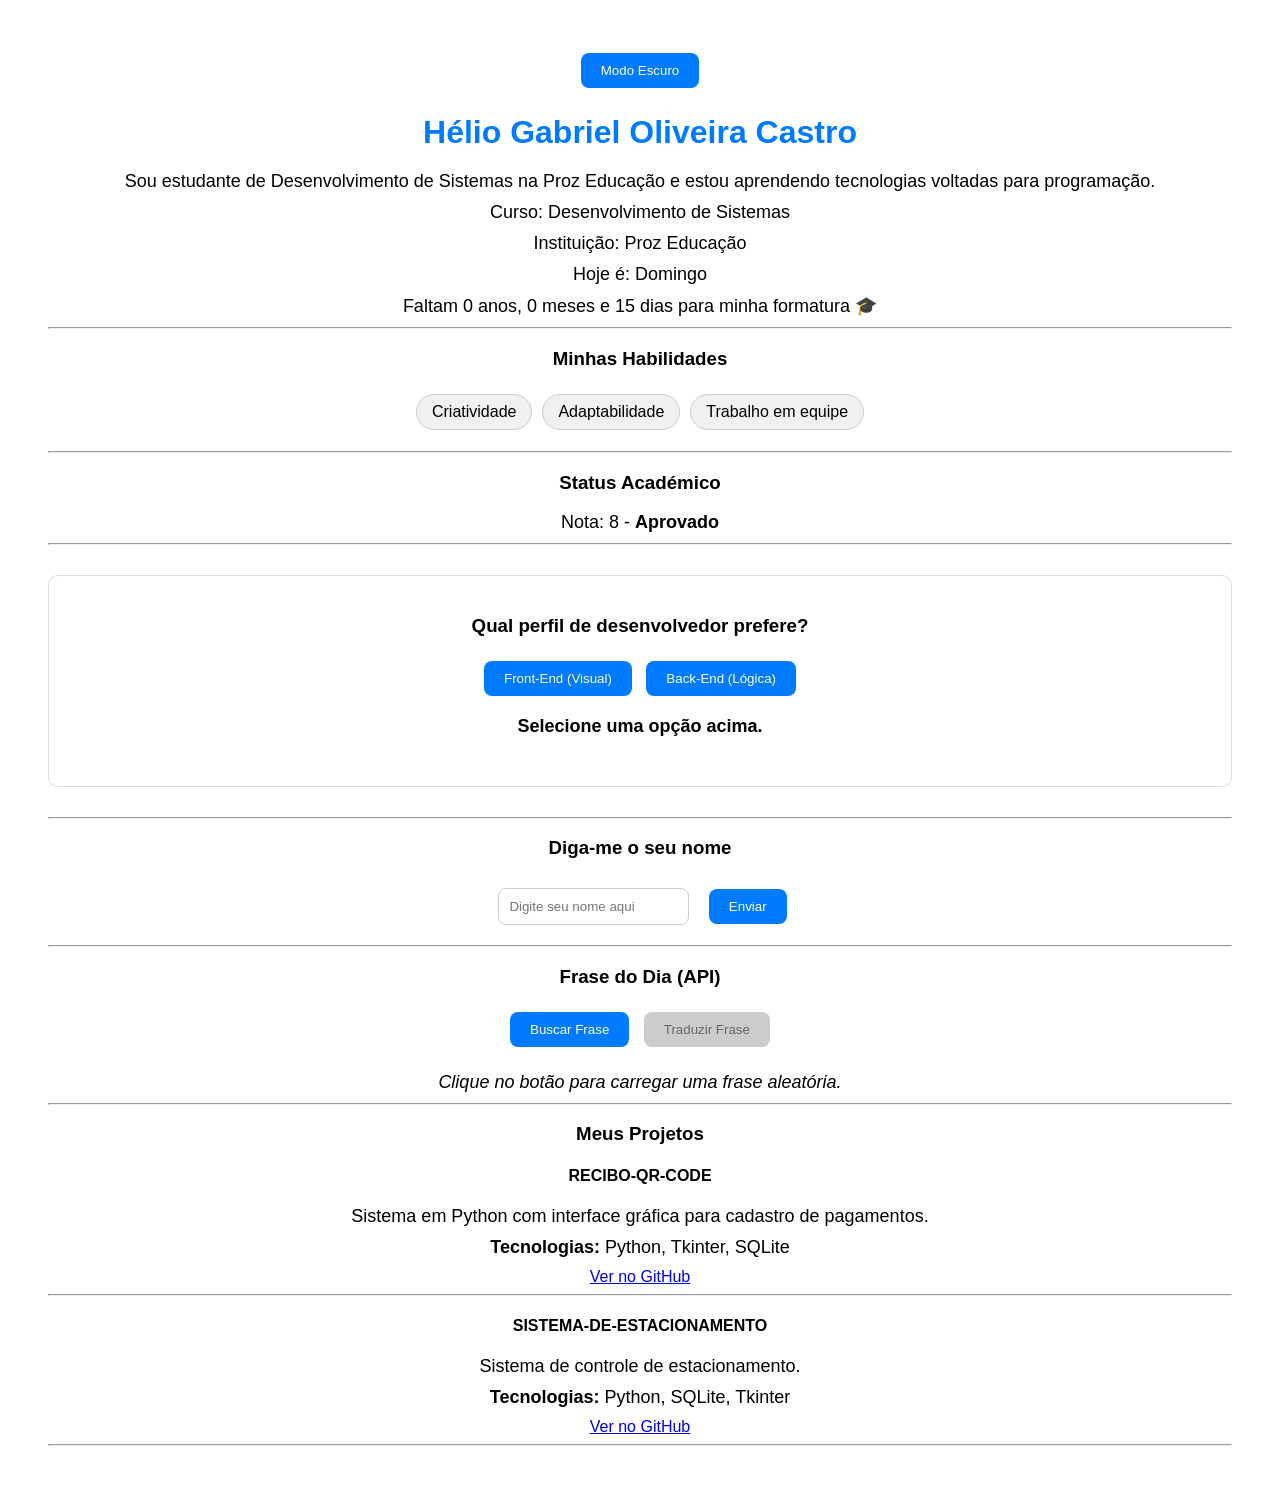
==== index.html @ 53fd60bf "movendo index para a raiz e corrigindo caminhos" ====
<!DOCTYPE html>
<html lang="pt-BR">
<head>
    <meta charset="UTF-8">
    <meta name="viewport" content="width=device-width, initial-scale=1.0">
    <title>Docs - Hélio Gabriel</title>
    
    <link rel="stylesheet" href="./style/style.css">
</head>
<body>

    <button id="modo">Modo Escuro</button>

    <main>
        <h1 id="meuNome">Carregando nome...</h1>
        <p id="minhaBio">Carregando biografia...</p>
        
        <p id="curso">Carregando curso...</p>
        <p id="instituicao">Carregando instituição...</p>
        
        <p id="diaAtual"></p>
        <p id="tempoRestante"></p>

        <hr>

        <h3>Minhas Habilidades</h3>
        <ul id="lista-habilidades"></ul>

        <hr>

        <h3>Status Académico</h3>
        <p id="statusNota"></p>

        <hr>

        <div id="quiz-container">
            <h3>Qual perfil de desenvolvedor prefere?</h3>
            <button id="btn-visual">Front-End (Visual)</button>
            <button id="btn-logica">Back-End (Lógica)</button>
            <p id="resultado-quiz">Selecione uma opção acima.</p>
        </div>

        <hr>

        <div>
            <h3>Diga-me o seu nome</h3>
            <input type="text" id="nomeInput" placeholder="Digite seu nome aqui">
            <button id="btnNome">Enviar</button>
            <p id="resultadoNome"></p>
        </div>

        <hr>

        <div>
            <h3>Frase do Dia (API)</h3>
            <button id="buscar-frase">Buscar Frase</button>
            <button id="traduzir-frase" disabled>Traduzir Frase</button>
            <p id="resultado-frase">Clique no botão para carregar uma frase aleatória.</p>
        </div>

        <hr>

        <h3>Meus Projetos</h3>
        <div id="lista-projects" style="display:none;"></div> <div id="lista-projetos"></div>
    </main>

    <script src="./script/script.js"></script>
</body>
</html>
---- style/style.css ----
/* ==========================
   ESTILOS GLOBAIS
========================== */

body {
    font-family: Arial, sans-serif;
    text-align: center;
    padding: 40px;
    background-color: white;
    color: black;
    transition:
        background-color 0.3s,
        color 0.3s;
}

/* ==========================
   MODO ESCURO
========================== */

body.dark-mode {
    background-color: #121212;
    color: white;
}

body.dark-mode #lista-habilidades li {
    background: #333;
    border-color: #555;
    color: white;
}

/* ==========================
   TIPOGRAFIA
========================== */

h1 {
    color: #007bff;
    margin-bottom: 20px;
}

p {
    font-size: 18px;
    margin: 10px 0;
}

/* ==========================
   QUIZ
========================== */

#quiz-container {
    margin: 30px 0;
    padding: 20px;
    border: 1px solid #ddd;
    border-radius: 10px;
}

#resultado-quiz {
    margin-top: 15px;
    font-weight: bold;
    min-height: 40px;
}

/* ==========================
   HABILIDADES
========================== */

#lista-habilidades {
    list-style: none;
    padding: 0;
}

#lista-habilidades li {
    display: inline-block;
    background: #f0f0f0;
    margin: 5px;
    padding: 8px 15px;
    border-radius: 20px;
    border: 1px solid #ccc;
}

/* ==========================
   BOTÕES
========================== */

button {
    padding: 10px 20px;
    border: none;
    border-radius: 8px;
    background: #007bff;
    color: white;
    cursor: pointer;
    margin: 5px;
    transition: 0.2s;
}

button:hover {
    opacity: 0.8;
    transform: scale(1.05);
}

/* Adiciona um feedback visual quando o botão de tradução estiver desativado */
button:disabled {
    background: #ccc;
    color: #666;
    cursor: not-allowed;
    transform: none;
    opacity: 1;
}

/* ==========================
   INPUTS
========================== */

input {
    padding: 10px;
    border-radius: 8px;
    border: 1px solid #ccc;
    margin: 10px;
}

/* ==========================
   FRASE
========================== */

#resultado-frase {
    margin-top: 20px;
    font-style: italic;
}
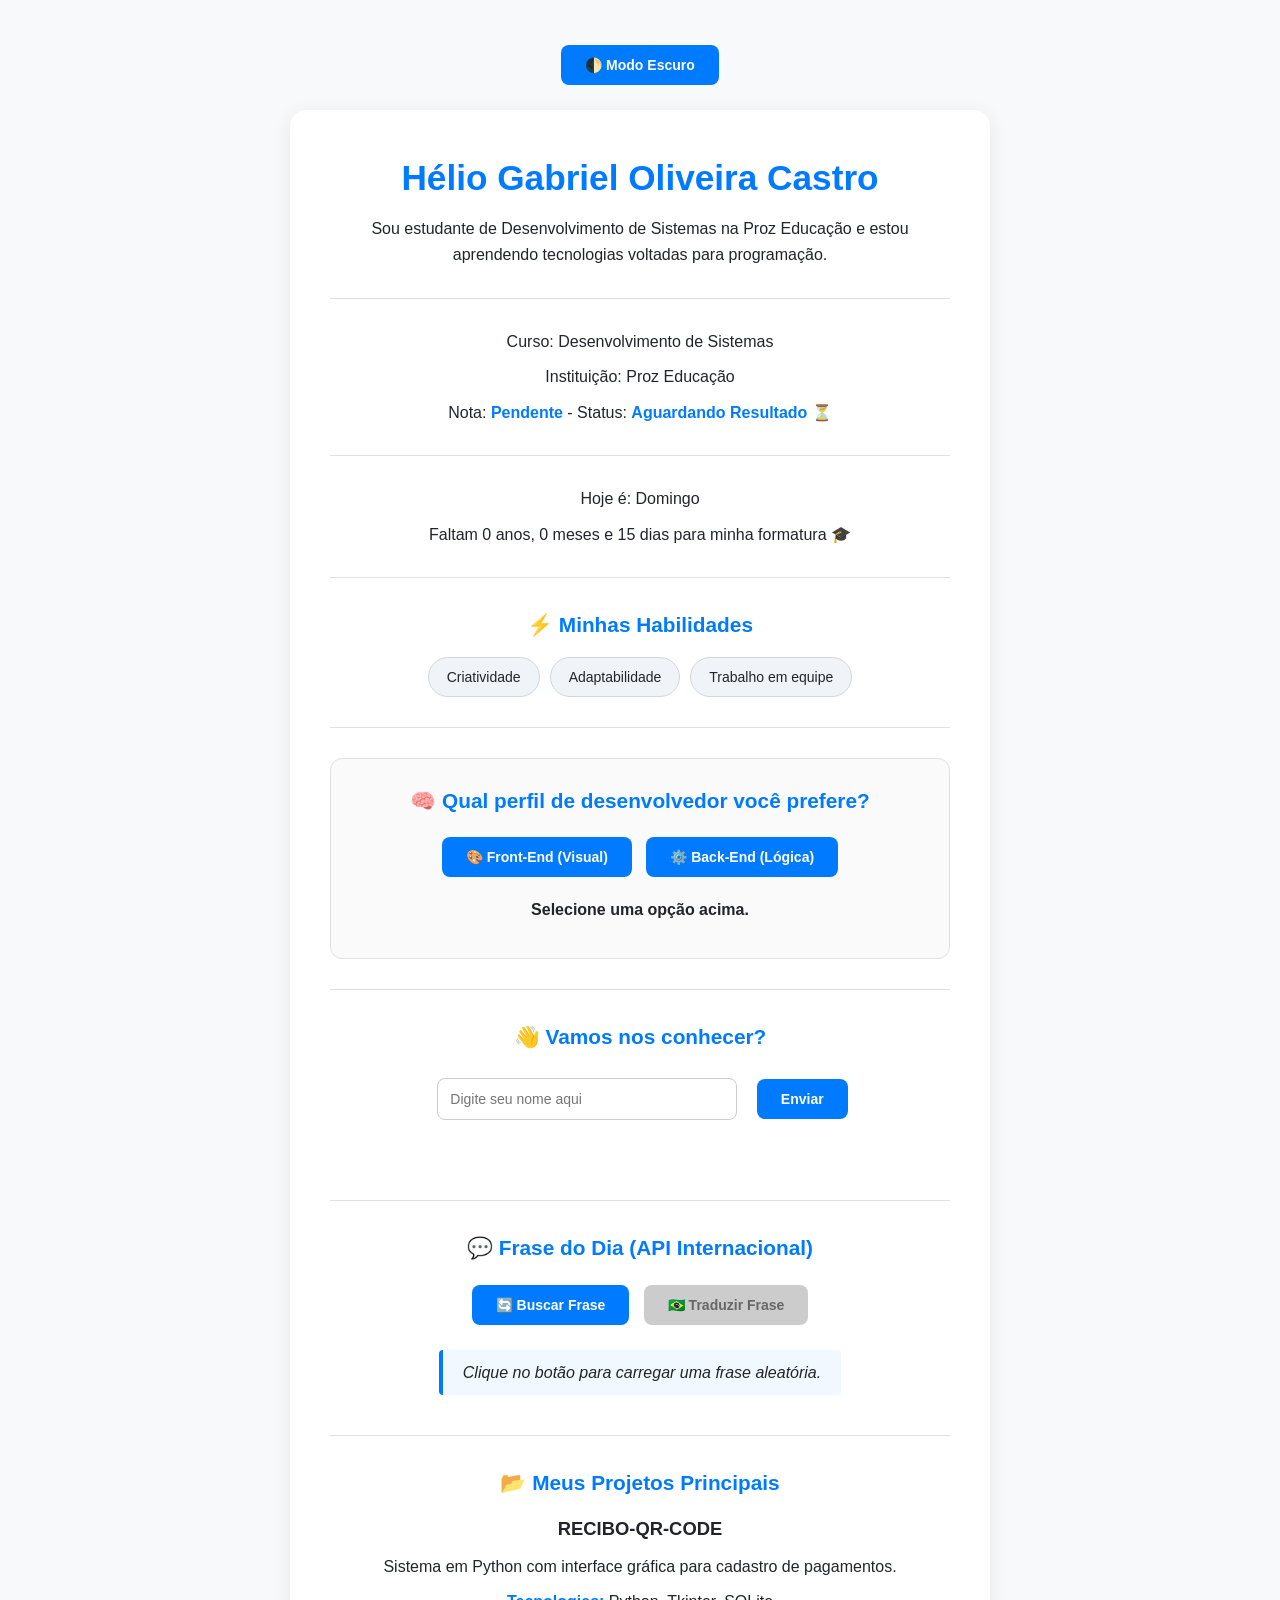
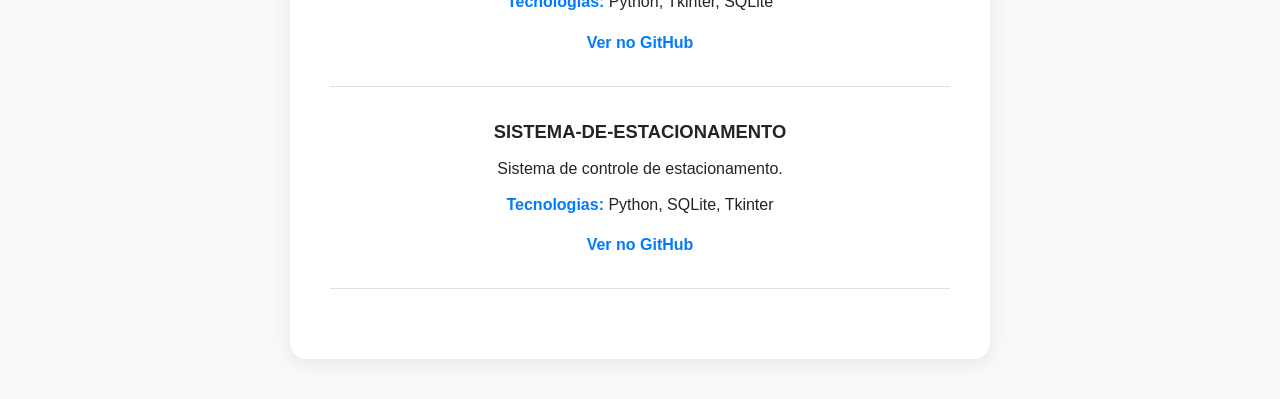
==== commit db5fdd4f: "portfolio versao premium finalizada" ====
--- a/index.html
+++ b/index.html
@@ -3,65 +3,78 @@
 <head>
     <meta charset="UTF-8">
     <meta name="viewport" content="width=device-width, initial-scale=1.0">
-    <title>Docs - Hélio Gabriel</title>
+    <title>Portfólio - Hélio Gabriel</title>
     
     <link rel="stylesheet" href="./style/style.css">
 </head>
 <body>
 
-    <button id="modo">Modo Escuro</button>
+    <button id="modo">🌓 Modo Escuro</button>
 
     <main>
-        <h1 id="meuNome">Carregando nome...</h1>
-        <p id="minhaBio">Carregando biografia...</p>
-        
-        <p id="curso">Carregando curso...</p>
-        <p id="instituicao">Carregando instituição...</p>
-        
-        <p id="diaAtual"></p>
-        <p id="tempoRestante"></p>
+        <header>
+            <h1 id="meuNome">Carregando nome...</h1>
+            <p id="minhaBio" class="bio-texto">Carregando biografia...</p>
+        </header>
 
         <hr>
 
-        <h3>Minhas Habilidades</h3>
-        <ul id="lista-habilidades"></ul>
+        <section class="info-academica">
+            <p id="curso">📚 Carregando curso...</p>
+            <p id="instituicao">🏫 Carregando instituição...</p>
+            <p id="statusNota">📊 Carregando status...</p>
+        </section>
 
         <hr>
 
-        <h3>Status Académico</h3>
-        <p id="statusNota"></p>
+        <section class="tempo-section">
+            <p id="diaAtual">📅 </p>
+            <p id="tempoRestante">🎓 </p>
+        </section>
 
         <hr>
 
-        <div id="quiz-container">
-            <h3>Qual perfil de desenvolvedor prefere?</h3>
-            <button id="btn-visual">Front-End (Visual)</button>
-            <button id="btn-logica">Back-End (Lógica)</button>
-            <p id="resultado-quiz">Selecione uma opção acima.</p>
-        </div>
+        <section>
+            <h3>⚡ Minhas Habilidades</h3>
+            <ul id="lista-habilidades"></ul>
+        </section>
 
         <hr>
 
-        <div>
-            <h3>Diga-me o seu nome</h3>
+        <section id="quiz-container">
+            <h3>🧠 Qual perfil de desenvolvedor você prefere?</h3>
+            <div class="quiz-botoes">
+                <button id="btn-visual">🎨 Front-End (Visual)</button>
+                <button id="btn-logica">⚙️ Back-End (Lógica)</button>
+            </div>
+            <p id="resultado-quiz">Selecione uma opção acima.</p>
+        </section>
+
+        <hr>
+
+        <section class="interactive-box">
+            <h3>👋 Vamos nos conhecer?</h3>
             <input type="text" id="nomeInput" placeholder="Digite seu nome aqui">
             <button id="btnNome">Enviar</button>
             <p id="resultadoNome"></p>
-        </div>
+        </section>
 
         <hr>
 
-        <div>
-            <h3>Frase do Dia (API)</h3>
-            <button id="buscar-frase">Buscar Frase</button>
-            <button id="traduzir-frase" disabled>Traduzir Frase</button>
+        <section class="api-box">
+            <h3>💬 Frase do Dia (API Internacional)</h3>
+            <button id="buscar-frase">🔄 Buscar Frase</button>
+            <button id="traduzir-frase" disabled>🇧🇷 Traduzir Frase</button>
             <p id="resultado-frase">Clique no botão para carregar uma frase aleatória.</p>
-        </div>
+        </section>
 
         <hr>
 
-        <h3>Meus Projetos</h3>
-        <div id="lista-projects" style="display:none;"></div> <div id="lista-projetos"></div>
+        <section>
+            <h3>📂 Meus Projetos Principais</h3>
+            <div id="lista-projects" style="display:none;"></div> 
+            <div id="lista-projetos" class="projetos-grid"></div>
+        </section>
     </main>
 
     <script src="./script/script.js"></script>
--- a/style/style.css
+++ b/style/style.css
@@ -1,127 +1,233 @@
 /* ==========================
-   ESTILOS GLOBAIS
-========================== */
+   ESTILOS GLOBAIS E RESET
+========================== */
+* {
+    margin: 0;
+    padding: 0;
+    box-sizing: border-box;
+}
 
 body {
-    font-family: Arial, sans-serif;
+    font-family: 'Segoe UI', Arial, sans-serif;
     text-align: center;
+    padding: 40px 20px;
+    background-color: #f8f9fa; /* Um cinza bem claro para dar contraste */
+    color: #212529; /* Preto suave para leitura confortável */
+    transition: background-color 0.4s ease, color 0.4s ease;
+    line-height: 1.6;
+}
+
+/* Container Principal (Efeito de Cartão Flutuante) */
+main {
+    max-width: 700px;
+    margin: 0 auto;
+    background: #ffffff;
     padding: 40px;
-    background-color: white;
-    color: black;
-    transition:
-        background-color 0.3s,
-        color 0.3s;
-}
-
-/* ==========================
-   MODO ESCURO
-========================== */
-
+    border-radius: 16px;
+    box-shadow: 0 4px 20px rgba(0, 0, 0, 0.08);
+    transition: background-color 0.4s ease, box-shadow 0.4s ease;
+}
+
+/* Linhas divisórias modernas */
+hr {
+    border: 0;
+    height: 1px;
+    background: #e0e0e0;
+    margin: 30px 0;
+}
+
+/* ==========================
+   MODO ESCURO (SUAVE E ELEGANTE)
+========================== */
 body.dark-mode {
     background-color: #121212;
-    color: white;
+    color: #f8f9fa;
+}
+
+body.dark-mode main {
+    background: #1e1e1e;
+    box-shadow: 0 4px 20px rgba(0, 0, 0, 0.4);
+}
+
+body.dark-mode hr {
+    background: #333333;
 }
 
 body.dark-mode #lista-habilidades li {
-    background: #333;
-    border-color: #555;
-    color: white;
+    background: #2d2d2d;
+    border-color: #444444;
+    color: #f8f9fa;
+}
+
+body.dark-mode #quiz-container,
+body.dark-mode input {
+    border-color: #444444;
+    background: #252525;
+}
+
+body.dark-mode a {
+    color: #399cff;
 }
 
 /* ==========================
    TIPOGRAFIA
 ========================== */
-
 h1 {
+    color: #007bff; /* Mantido seu azul original */
+    font-size: 2.2rem;
+    margin-bottom: 10px;
+    font-weight: 700;
+}
+
+h3 {
+    font-size: 1.3rem;
+    margin-bottom: 15px;
     color: #007bff;
-    margin-bottom: 20px;
+}
+
+h4 {
+    font-size: 1.15rem;
+    margin-bottom: 8px;
 }
 
 p {
-    font-size: 18px;
+    font-size: 16px;
     margin: 10px 0;
-}
-
-/* ==========================
-   QUIZ
-========================== */
-
-#quiz-container {
-    margin: 30px 0;
-    padding: 20px;
-    border: 1px solid #ddd;
-    border-radius: 10px;
-}
-
-#resultado-quiz {
-    margin-top: 15px;
-    font-weight: bold;
-    min-height: 40px;
-}
-
-/* ==========================
-   HABILIDADES
-========================== */
-
+    color: inherit;
+}
+
+strong {
+    color: #007bff;
+}
+
+body.dark-mode strong {
+    color: #399cff;
+}
+
+/* ==========================
+   HABILIDADES (TAGS MODERNAS)
+========================== */
 #lista-habilidades {
     list-style: none;
     padding: 0;
+    display: flex;
+    justify-content: center;
+    flex-wrap: wrap;
+    gap: 10px;
+    margin: 15px 0;
 }
 
 #lista-habilidades li {
-    display: inline-block;
-    background: #f0f0f0;
-    margin: 5px;
-    padding: 8px 15px;
-    border-radius: 20px;
-    border: 1px solid #ccc;
-}
-
-/* ==========================
-   BOTÕES
-========================== */
-
+    background: #f0f4f8; /* Azul cinzento bem sutil */
+    padding: 8px 18px;
+    border-radius: 30px;
+    border: 1px solid #d0d7de;
+    font-weight: 500;
+    font-size: 14px;
+    transition: transform 0.2s ease;
+}
+
+#lista-habilidades li:hover {
+    transform: translateY(-3px);
+}
+
+/* ==========================
+   BOTÕES (INTERATIVOS)
+========================== */
 button {
-    padding: 10px 20px;
+    padding: 12px 24px;
     border: none;
     border-radius: 8px;
-    background: #007bff;
+    background: #007bff; /* Seu azul original */
     color: white;
+    font-weight: 600;
+    font-size: 14px;
     cursor: pointer;
     margin: 5px;
-    transition: 0.2s;
+    transition: all 0.2s ease;
+    box-shadow: 0 2px 8px rgba(0, 123, 255, 0.2.5);
 }
 
 button:hover {
-    opacity: 0.8;
-    transform: scale(1.05);
-}
-
-/* Adiciona um feedback visual quando o botão de tradução estiver desativado */
+    background: #0056b3; /* Azul um pouco mais escuro no hover */
+    transform: translateY(-2px);
+    box-shadow: 0 4px 12px rgba(0, 123, 255, 0.35);
+}
+
+button:active {
+    transform: translateY(0);
+}
+
 button:disabled {
-    background: #ccc;
-    color: #666;
+    background: #ccc !important;
+    color: #666 !important;
     cursor: not-allowed;
-    transform: none;
-    opacity: 1;
-}
-
-/* ==========================
-   INPUTS
-========================== */
-
+    transform: none !important;
+    box-shadow: none !important;
+}
+
+/* Botão fixo de Modo Escuro no topo */
+#modo {
+    margin-bottom: 25px;
+}
+
+/* ==========================
+   INPUTS E QUIZ
+========================== */
 input {
-    padding: 10px;
+    padding: 12px;
     border-radius: 8px;
     border: 1px solid #ccc;
     margin: 10px;
-}
-
-/* ==========================
-   FRASE
-========================== */
+    width: 80%;
+    max-width: 300px;
+    font-size: 14px;
+    outline: none;
+    transition: border-color 0.2s;
+}
+
+input:focus {
+    border-color: #007bff;
+    box-shadow: 0 0 0 3px rgba(0, 123, 255, 0.15);
+}
+
+#quiz-container {
+    margin: 20px 0;
+    padding: 25px;
+    border: 1px solid #e0e0e0;
+    border-radius: 12px;
+    background: #fafafa;
+}
+
+#resultado-quiz, #resultadoNome {
+    margin-top: 15px;
+    font-weight: 600;
+    min-height: 25px;
+}
+
+/* ==========================
+   PROJETOS E LINKS
+========================== */
+a {
+    color: #007bff;
+    text-decoration: none;
+    font-weight: 600;
+    display: inline-block;
+    margin-top: 5px;
+    transition: color 0.2s;
+}
+
+a:hover {
+    text-decoration: underline;
+    color: #0056b3;
+}
 
 #resultado-frase {
     margin-top: 20px;
     font-style: italic;
+    padding: 10px 20px;
+    background: rgba(0, 123, 255, 0.05);
+    border-left: 4px solid #007bff;
+    border-radius: 4px;
+    display: inline-block;
 }
